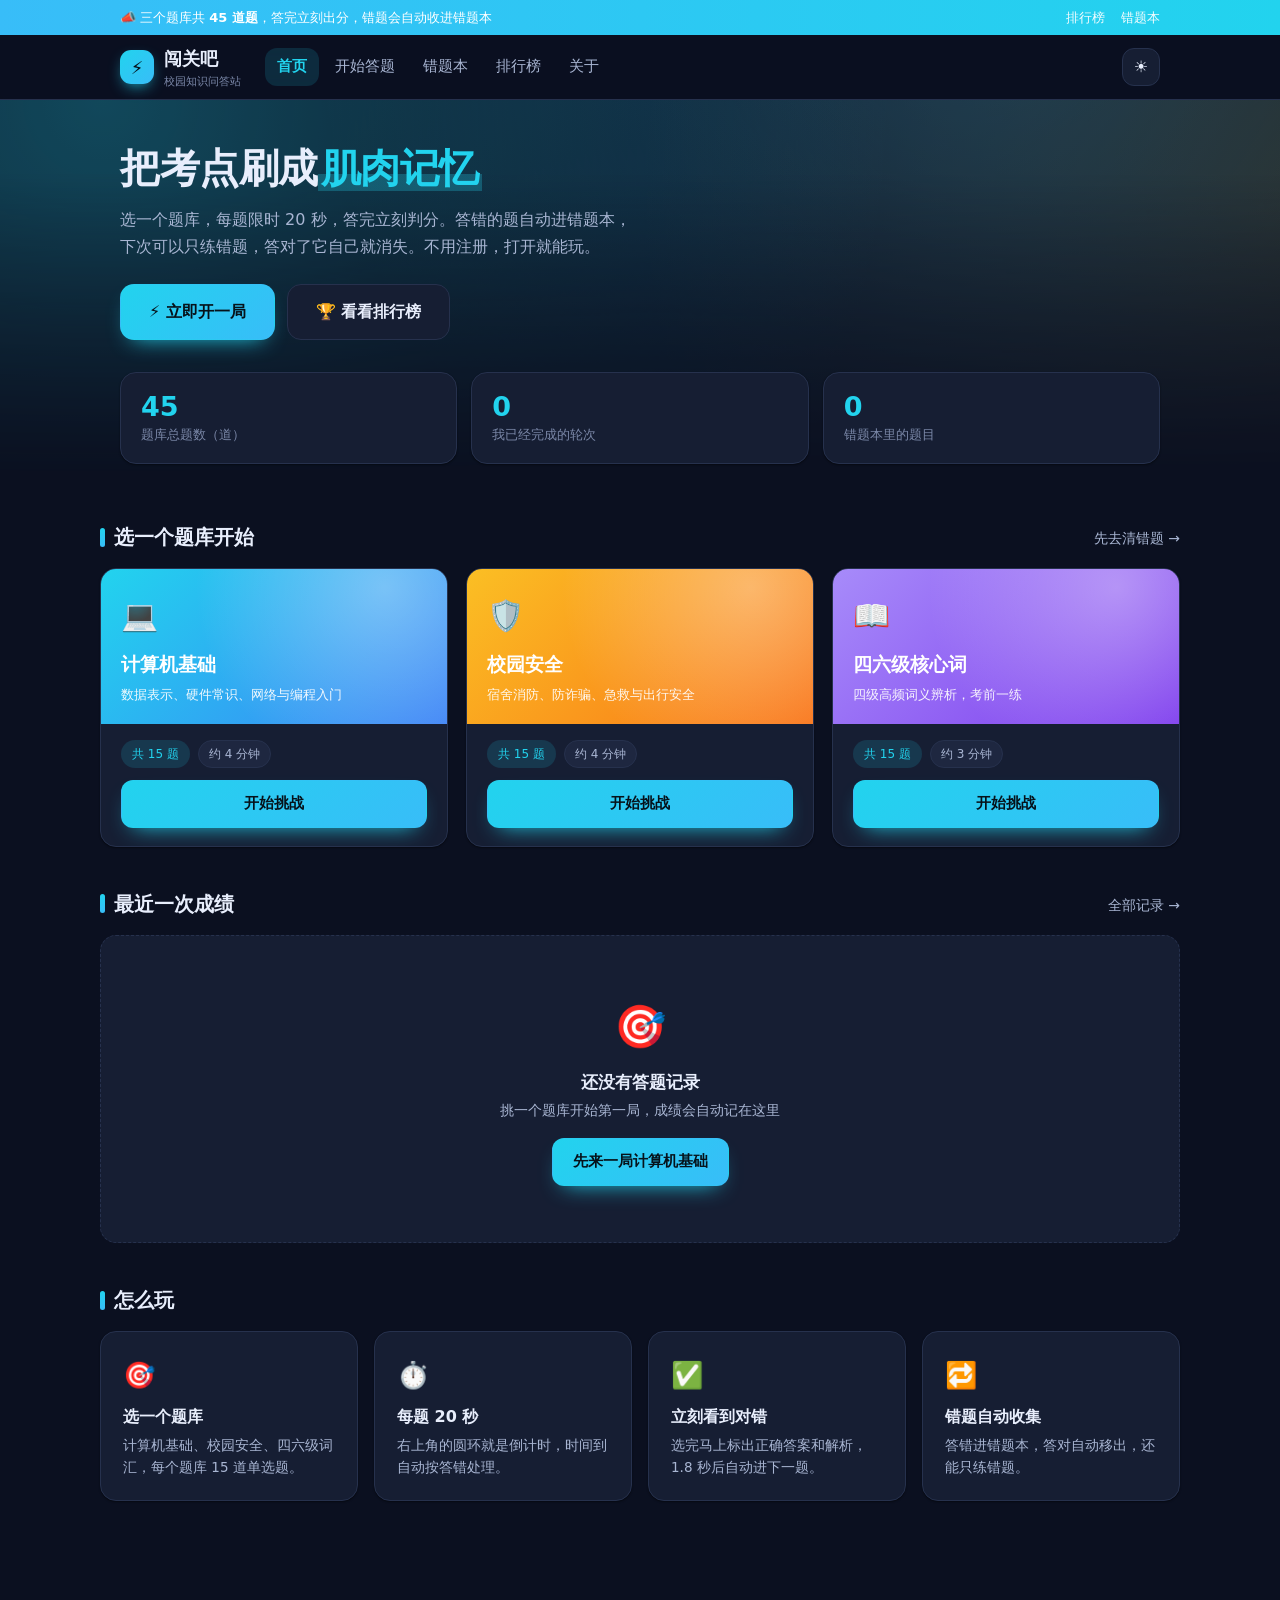
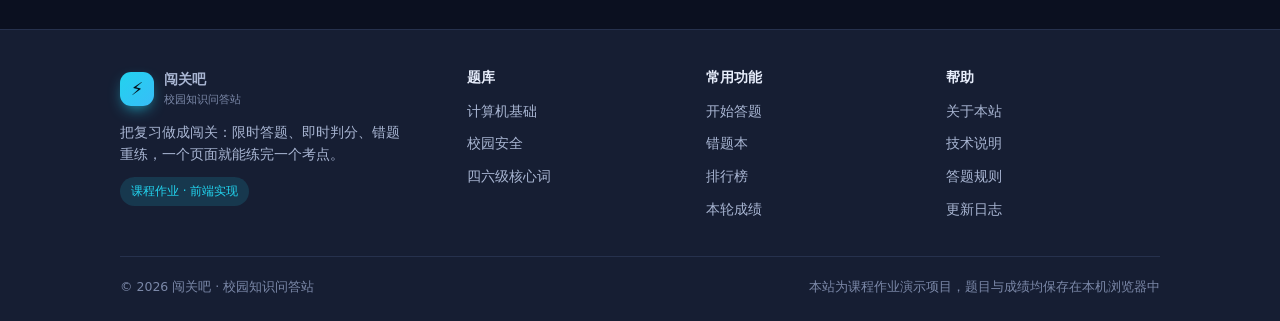
==== index.html @ ec2f0874 "初始提交：闯关吧 · 校园知识问答站 纯前端限时答题闯关站点，原生 HTML5 + CSS3 + ES6，零依赖零构建。  - 6 个页面：首页 / 答题页 / 结果页 / 错题本 / 排行榜 / 关" ====
<!DOCTYPE html>
<html lang="zh-CN" data-theme="dark">
<head>
  <meta charset="UTF-8">
  <meta name="viewport" content="width=device-width, initial-scale=1">
  <title>闯关吧 · 校园知识问答站</title>
  <meta name="description" content="三个题库共 45 道题，答完立刻出分，错题自动收进错题本，还能只练错题。打开就能玩，不需要注册。">
  <link rel="icon" href="data:image/svg+xml,<svg xmlns=%22http://www.w3.org/2000/svg%22 viewBox=%220 0 100 100%22><text y=%22.9em%22 font-size=%2290%22>⚡</text></svg>">
  <link rel="stylesheet" href="css/style.css">
</head>
<body data-page="index">

  <div class="notice">
    <div class="container">
      <span>📣 三个题库共 <b>45 道题</b>，答完立刻出分，错题会自动收进错题本</span>
      <span class="notice-links">
        <a href="rank.html">排行榜</a>
        <a href="wrong.html">错题本</a>
      </span>
    </div>
  </div>

  <header class="site-header">
    <div class="container">
      <a class="brand" href="index.html">
        <span class="brand-logo">⚡</span>
        <span>闯关吧<small>校园知识问答站</small></span>
      </a>
      <nav class="main-nav">
        <a href="index.html">首页</a>
        <a href="quiz.html">开始答题</a>
        <a href="wrong.html">错题本</a>
        <a href="rank.html">排行榜</a>
        <a href="about.html">关于</a>
      </nav>
      <div class="header-actions">
        <button class="icon-btn js-theme" title="切换深浅色">☀️</button>
        <button class="icon-btn nav-toggle" title="展开菜单">☰</button>
      </div>
    </div>
  </header>

  <main>
    <section class="hero">
      <div class="container">
        <h1>把考点刷成<span class="hl">肌肉记忆</span></h1>
        <p class="lead">
          选一个题库，每题限时 20 秒，答完立刻判分。答错的题自动进错题本，
          下次可以只练错题，答对了它自己就消失。不用注册，打开就能玩。
        </p>
        <div class="hero-actions">
          <a class="btn btn-primary btn-lg" href="quiz.html?bank=cs">⚡ 立即开一局</a>
          <a class="btn btn-ghost btn-lg" href="rank.html">🏆 看看排行榜</a>
        </div>

        <div class="stat-row" style="margin-top:32px">
          <div class="stat-card" style="--i:0">
            <div class="num" id="statTotal">45</div>
            <div class="label">题库总题数（道）</div>
          </div>
          <div class="stat-card" style="--i:1">
            <div class="num" id="statRounds">0</div>
            <div class="label">我已经完成的轮次</div>
          </div>
          <div class="stat-card" style="--i:2">
            <div class="num" id="statWrong">0</div>
            <div class="label">错题本里的题目</div>
          </div>
        </div>
      </div>
    </section>

    <div class="container page">

      <section class="section">
        <div class="section-head">
          <h2>选一个题库开始</h2>
          <a class="more" href="wrong.html">先去清错题 →</a>
        </div>
        <div class="bank-grid" id="bankGrid"></div>
      </section>

      <section class="section">
        <div class="section-head">
          <h2>最近一次成绩</h2>
          <a class="more" href="rank.html">全部记录 →</a>
        </div>
        <div id="lastBox"></div>
      </section>

      <section class="section">
        <div class="section-head"><h2>怎么玩</h2></div>
        <div class="step-grid">
          <div class="panel">
            <div style="font-size:26px">🎯</div>
            <h3 style="font-size:16px;margin:10px 0 6px">选一个题库</h3>
            <p class="sub" style="font-size:13.5px">计算机基础、校园安全、四六级词汇，每个题库 15 道单选题。</p>
          </div>
          <div class="panel">
            <div style="font-size:26px">⏱️</div>
            <h3 style="font-size:16px;margin:10px 0 6px">每题 20 秒</h3>
            <p class="sub" style="font-size:13.5px">右上角的圆环就是倒计时，时间到自动按答错处理。</p>
          </div>
          <div class="panel">
            <div style="font-size:26px">✅</div>
            <h3 style="font-size:16px;margin:10px 0 6px">立刻看到对错</h3>
            <p class="sub" style="font-size:13.5px">选完马上标出正确答案和解析，1.8 秒后自动进下一题。</p>
          </div>
          <div class="panel">
            <div style="font-size:26px">🔁</div>
            <h3 style="font-size:16px;margin:10px 0 6px">错题自动收集</h3>
            <p class="sub" style="font-size:13.5px">答错进错题本，答对自动移出，还能只练错题。</p>
          </div>
        </div>
      </section>
    </div>
  </main>

  <footer class="site-footer">
    <div class="container">
      <div class="footer-grid">
        <div class="footer-about">
          <a class="brand" href="index.html">
            <span class="brand-logo">⚡</span>
            <span>闯关吧<small>校园知识问答站</small></span>
          </a>
          <p>把复习做成闯关：限时答题、即时判分、错题重练，一个页面就能练完一个考点。</p>
          <span class="badge badge-brand">课程作业 · 前端实现</span>
        </div>
        <div>
          <h4>题库</h4>
          <ul>
            <li><a href="quiz.html?bank=cs">计算机基础</a></li>
            <li><a href="quiz.html?bank=safety">校园安全</a></li>
            <li><a href="quiz.html?bank=cet">四六级核心词</a></li>
          </ul>
        </div>
        <div>
          <h4>常用功能</h4>
          <ul>
            <li><a href="quiz.html?bank=cs">开始答题</a></li>
            <li><a href="wrong.html">错题本</a></li>
            <li><a href="rank.html">排行榜</a></li>
            <li><a href="result.html">本轮成绩</a></li>
          </ul>
        </div>
        <div>
          <h4>帮助</h4>
          <ul>
            <li><a href="about.html">关于本站</a></li>
            <li><a href="about.html#tech">技术说明</a></li>
            <li><a href="about.html#rules">答题规则</a></li>
            <li><a href="about.html#log">更新日志</a></li>
          </ul>
        </div>
      </div>
      <div class="footer-bottom">
        <span>© <span class="js-year">2026</span> 闯关吧 · 校园知识问答站</span>
        <span>本站为课程作业演示项目，题目与成绩均保存在本机浏览器中</span>
      </div>
    </div>
  </footer>

  <script src="js/data.js"></script>
  <script src="js/app.js"></script>
</body>
</html>
---- css/style.css ----
/* ==========================================================
   闯关吧 · 校园知识问答站   公共样式表
   文件：css/style.css
   目录：
   01 设计变量 / 深浅主题    02 基础重置
   03 布局容器 / 通用组件    04 顶部公告条
   05 头部导航              06 按钮 / 标签
   07 首页 Hero / 统计       08 题库卡片
   09 答题页：进度 / 倒计时   10 答题页：题干与选项
   11 结果页                12 错题本
   13 排行榜                14 关于页
   15 弹窗 / 轻提示 / 返回顶部 16 页脚
   17 响应式                18 动画
   ========================================================== */

/* ---------- 01 设计变量 / 深浅主题 ---------- */
/* 默认是浅色变量，深色主题在 html[data-theme="dark"] 里整体覆盖。
   本站默认使用深色（游戏感的来源），用户点右上角图标可切回浅色。 */
:root {
  --brand: #0891b2;
  --brand-2: #2563eb;
  --brand-soft: #e0f7fb;
  --accent: #d97706;
  --accent-soft: #fef3c7;
  --ok: #059669;
  --ok-soft: #d1fae5;
  --bad: #e11d48;
  --bad-soft: #ffe4e6;

  --bg: #f4f6fb;
  --surface: #ffffff;
  --surface-2: #eef2f9;
  --text: #101828;
  --text-2: #475467;
  --muted: #98a2b3;
  --border: #e4e9f2;

  --radius: 16px;
  --radius-sm: 12px;
  --radius-pill: 999px;
  --shadow-1: 0 1px 2px rgba(16, 24, 40, .06), 0 1px 3px rgba(16, 24, 40, .04);
  --shadow-2: 0 16px 34px -14px rgba(16, 24, 40, .28);
  --max: 1080px;

  --glow: .5;
  --ease: cubic-bezier(.22, .61, .36, 1);

  /* 题库封面渐变 */
  --bank-cs: linear-gradient(135deg, #22d3ee, #3b82f6);
  --bank-safety: linear-gradient(135deg, #fbbf24, #f97316);
  --bank-cet: linear-gradient(135deg, #a78bfa, #7c3aed);
}

html[data-theme="dark"] {
  --brand: #22d3ee;
  --brand-2: #38bdf8;
  --brand-soft: rgba(34, 211, 238, .14);
  --accent: #fbbf24;
  --accent-soft: rgba(251, 191, 36, .16);
  --ok: #34d399;
  --ok-soft: rgba(52, 211, 153, .16);
  --bad: #fb7185;
  --bad-soft: rgba(251, 113, 133, .16);

  --bg: #0b1020;
  --surface: #161e33;
  --surface-2: #1e2740;
  --text: #e8eefc;
  --text-2: #a9b6d3;
  --muted: #7b88a8;
  --border: #26314d;

  --shadow-1: 0 1px 2px rgba(0, 0, 0, .45);
  --shadow-2: 0 18px 40px -18px rgba(0, 0, 0, .8);
  --glow: .8;
}

/* ---------- 02 基础重置 ---------- */
* { box-sizing: border-box; }

html { -webkit-text-size-adjust: 100%; }

body {
  margin: 0;
  min-height: 100vh;
  background: var(--bg);
  color: var(--text);
  font-family: "PingFang SC", "Microsoft YaHei", "Hiragino Sans GB",
               "Segoe UI", system-ui, -apple-system, sans-serif;
  font-size: 15px;
  line-height: 1.65;
  transition: background-color .3s var(--ease), color .3s var(--ease);
}

img { max-width: 100%; display: block; }
a { color: inherit; text-decoration: none; }
h1, h2, h3, h4 { margin: 0; line-height: 1.3; font-weight: 700; }
p { margin: 0; }
ul { margin: 0; padding: 0; list-style: none; }
button, input, select, textarea { font: inherit; color: inherit; }
button { cursor: pointer; border: none; background: none; }

:focus-visible { outline: 2px solid var(--brand); outline-offset: 2px; border-radius: 6px; }
::selection { background: var(--brand); color: #06121a; }

/* ---------- 03 布局容器 / 通用组件 ---------- */
.container {
  width: 100%;
  max-width: var(--max);
  margin: 0 auto;
  padding: 0 20px;
}

.page { padding: 26px 0 60px; }

.section { margin-bottom: 44px; }

.section-head {
  display: flex;
  align-items: flex-end;
  justify-content: space-between;
  gap: 16px;
  margin-bottom: 18px;
}

.section-head h2 {
  font-size: 20px;
  display: flex;
  align-items: center;
  gap: 9px;
}

.section-head h2::before {
  content: "";
  width: 5px;
  height: 19px;
  border-radius: 3px;
  background: linear-gradient(180deg, var(--brand), var(--brand-2));
}

.section-head .more { font-size: 14px; color: var(--text-2); transition: color .2s; }
.section-head .more:hover { color: var(--brand); }

.sub { color: var(--text-2); font-size: 14px; }
.muted { color: var(--muted); }

.panel {
  background: var(--surface);
  border: 1px solid var(--border);
  border-radius: var(--radius);
  box-shadow: var(--shadow-1);
  padding: 22px;
}

/* 面包屑 */
.breadcrumb {
  display: flex;
  flex-wrap: wrap;
  align-items: center;
  gap: 6px;
  font-size: 13.5px;
  color: var(--text-2);
  margin-bottom: 16px;
}
.breadcrumb a:hover { color: var(--brand); }
.breadcrumb .sep { color: var(--muted); }
.breadcrumb .current { color: var(--text); font-weight: 600; }

.page-head { margin-bottom: 20px; }
.page-head h1 { font-size: 26px; margin-bottom: 6px; }

/* 空状态 */
.empty {
  padding: 56px 20px;
  text-align: center;
  background: var(--surface);
  border: 1px dashed var(--border);
  border-radius: var(--radius);
  color: var(--text-2);
}
.empty .emoji { font-size: 42px; display: block; margin-bottom: 10px; }
.empty h3 { font-size: 17px; margin-bottom: 6px; color: var(--text); }
.empty p { margin-bottom: 16px; font-size: 14px; }

/* ---------- 04 顶部公告条 ---------- */
.notice {
  background: linear-gradient(90deg, var(--brand-2), var(--brand));
  color: #fff;
  font-size: 13px;
  position: relative;
  z-index: 60;
}

.notice .container {
  display: flex;
  align-items: center;
  justify-content: space-between;
  gap: 12px;
  padding-top: 7px;
  padding-bottom: 7px;
}

.notice b { font-weight: 700; }
.notice .notice-links { display: flex; gap: 16px; opacity: .94; }
.notice .notice-links a:hover { text-decoration: underline; }

/* ---------- 05 头部导航 ---------- */
.site-header {
  position: sticky;
  top: 0;
  z-index: 50;
  background: color-mix(in srgb, var(--bg) 86%, transparent);
  backdrop-filter: saturate(1.5) blur(12px);
  border-bottom: 1px solid var(--border);
}

.site-header .container {
  display: flex;
  align-items: center;
  gap: 20px;
  height: 64px;
}

.brand {
  display: flex;
  align-items: center;
  gap: 10px;
  font-size: 18px;
  font-weight: 800;
  white-space: nowrap;
}

.brand-logo {
  width: 34px;
  height: 34px;
  display: grid;
  place-items: center;
  border-radius: 11px;
  background: linear-gradient(135deg, var(--brand), var(--brand-2));
  color: #06121a;
  font-size: 18px;
  box-shadow: 0 6px 16px -6px var(--brand);
}

.brand small {
  display: block;
  font-size: 11px;
  font-weight: 500;
  color: var(--muted);
}

.main-nav { display: flex; align-items: center; gap: 4px; margin-left: 4px; }

.main-nav a {
  padding: 7px 12px;
  border-radius: var(--radius-sm);
  font-size: 14.5px;
  color: var(--text-2);
  transition: background-color .2s, color .2s;
}

.main-nav a:hover { color: var(--text); background: var(--surface-2); }
.main-nav a.active { color: var(--brand); background: var(--brand-soft); font-weight: 600; }

.header-actions { display: flex; align-items: center; gap: 8px; margin-left: auto; }

.icon-btn {
  width: 38px;
  height: 38px;
  display: grid;
  place-items: center;
  border-radius: var(--radius-sm);
  border: 1px solid var(--border);
  background: var(--surface);
  font-size: 16px;
  transition: transform .15s var(--ease), border-color .2s, background-color .2s;
}
.icon-btn:hover { border-color: var(--brand); background: var(--brand-soft); }
.icon-btn:active { transform: scale(.94); }

.nav-toggle { display: none; }

/* ---------- 06 按钮 / 标签 ---------- */
.btn {
  display: inline-flex;
  align-items: center;
  justify-content: center;
  gap: 8px;
  padding: 11px 20px;
  border-radius: var(--radius-sm);
  font-size: 14.5px;
  font-weight: 600;
  border: 1px solid transparent;
  transition: transform .15s var(--ease), background-color .2s,
              border-color .2s, color .2s, box-shadow .2s;
}

.btn:active { transform: translateY(1px) scale(.99); }

.btn-primary {
  background: linear-gradient(135deg, var(--brand), var(--brand-2));
  color: #06121a;
  box-shadow: 0 10px 22px -12px var(--brand);
}
.btn-primary:hover { filter: brightness(1.06); }

.btn-ghost { background: var(--surface); border-color: var(--border); color: var(--text); }
.btn-ghost:hover { border-color: var(--brand); color: var(--brand); }

.btn-soft { background: var(--brand-soft); color: var(--brand); }
.btn-soft:hover { background: var(--brand); color: #06121a; }

.btn-danger { background: var(--bad-soft); color: var(--bad); }
.btn-danger:hover { background: var(--bad); color: #fff; }

.btn-lg { padding: 14px 28px; font-size: 16px; border-radius: 14px; }
.btn-sm { padding: 7px 14px; font-size: 13.5px; }
.btn-block { width: 100%; }

.badge {
  display: inline-flex;
  align-items: center;
  gap: 4px;
  padding: 3px 10px;
  border-radius: var(--radius-pill);
  font-size: 12px;
  line-height: 1.7;
  background: var(--surface-2);
  color: var(--text-2);
  border: 1px solid var(--border);
}

.badge-brand { background: var(--brand-soft); color: var(--brand); border-color: transparent; }
.badge-accent { background: var(--accent-soft); color: var(--accent); border-color: transparent; }
.badge-ok { background: var(--ok-soft); color: var(--ok); border-color: transparent; }
.badge-bad { background: var(--bad-soft); color: var(--bad); border-color: transparent; }

/* ---------- 07 首页 Hero / 统计 ---------- */
.hero {
  position: relative;
  padding: 44px 0 34px;
  overflow: hidden;
}

.hero::before {
  content: "";
  position: absolute;
  left: -10%;
  right: -10%;
  top: -180px;
  height: 560px;
  background:
    radial-gradient(circle at 15% 32%, color-mix(in srgb, var(--brand) 36%, transparent), transparent 58%),
    radial-gradient(circle at 72% 12%, color-mix(in srgb, var(--brand-2) 30%, transparent), transparent 55%),
    radial-gradient(circle at 94% 48%, color-mix(in srgb, var(--accent) 16%, transparent), transparent 46%);
  opacity: var(--glow);
  pointer-events: none;
  /* 底部用蒙版淡出，否则光晕会在 hero 的下边界被切成一条硬边 */
  -webkit-mask-image: linear-gradient(180deg, #000 45%, transparent 100%);
  mask-image: linear-gradient(180deg, #000 45%, transparent 100%);
}

.hero > .container { position: relative; }

.hero h1 {
  font-size: 40px;
  line-height: 1.22;
  letter-spacing: -.5px;
  margin-bottom: 14px;
  max-width: 20ch;
}

.hero h1 .hl {
  color: var(--brand);
  background: linear-gradient(transparent 64%, color-mix(in srgb, var(--brand) 26%, transparent) 0);
  padding: 0 3px;
}

.hero .lead {
  font-size: 16px;
  color: var(--text-2);
  max-width: 52ch;
  margin-bottom: 24px;
}

.hero-actions { display: flex; flex-wrap: wrap; gap: 12px; }

/* 统计卡片 */
.stat-row {
  display: grid;
  grid-template-columns: repeat(3, 1fr);
  gap: 14px;
}

.stat-card {
  padding: 18px 20px;
  background: var(--surface);
  border: 1px solid var(--border);
  border-radius: var(--radius);
  box-shadow: var(--shadow-1);
}

.stat-card .num {
  font-size: 27px;
  font-weight: 800;
  color: var(--brand);
  font-variant-numeric: tabular-nums;
  line-height: 1.2;
}

.stat-card .num i { font-style: normal; font-size: 14px; margin-left: 2px; }
.stat-card .label { font-size: 13px; color: var(--muted); }

/* ---------- 08 题库卡片 ---------- */
.bank-grid {
  display: grid;
  grid-template-columns: repeat(auto-fill, minmax(272px, 1fr));
  gap: 18px;
}

/* 首页"怎么玩"的四张说明卡：用 auto-fit 让四张正好排成一行 */
.step-grid {
  display: grid;
  grid-template-columns: repeat(auto-fit, minmax(206px, 1fr));
  gap: 16px;
}

.bank-card {
  position: relative;
  display: flex;
  flex-direction: column;
  background: var(--surface);
  border: 1px solid var(--border);
  border-radius: var(--radius);
  overflow: hidden;
  box-shadow: var(--shadow-1);
  transition: transform .22s var(--ease), box-shadow .22s, border-color .22s;
}

.bank-card:hover { transform: translateY(-5px); box-shadow: var(--shadow-2); }

.bank-card .top {
  position: relative;
  padding: 22px 20px 18px;
  color: #fff;
  background: var(--bank-cs);
}

.bank-card .top::after {
  content: "";
  position: absolute;
  inset: 0;
  background: radial-gradient(circle at 82% 12%, rgba(255, 255, 255, .35), transparent 60%);
}

.bank-card .top > * { position: relative; }
.bank-cs .top { background: var(--bank-cs); }
.bank-safety .top { background: var(--bank-safety); }
.bank-cet .top { background: var(--bank-cet); }

.bank-card .emoji { font-size: 30px; display: block; margin-bottom: 8px; }
.bank-card .name { font-size: 19px; font-weight: 800; }
.bank-card .desc { font-size: 13px; opacity: .92; margin-top: 4px; }

.bank-card .body { padding: 16px 20px 18px; display: flex; flex-direction: column; gap: 12px; flex: 1; }
.bank-card .meta { display: flex; flex-wrap: wrap; gap: 8px; }
.bank-card .foot { margin-top: auto; display: flex; gap: 10px; }
.bank-card .foot .btn { flex: 1; }

.card-link { position: absolute; inset: 0; z-index: 1; }
.bank-card .btn { position: relative; z-index: 2; }

/* ---------- 09 答题页：进度 / 倒计时 ---------- */
.quiz-bar {
  display: flex;
  align-items: center;
  gap: 16px;
  padding: 16px 20px;
  background: var(--surface);
  border: 1px solid var(--border);
  border-radius: var(--radius);
  box-shadow: var(--shadow-1);
  margin-bottom: 20px;
}

.quiz-bar .counter { font-size: 13.5px; color: var(--text-2); white-space: nowrap; }
.quiz-bar .counter b { color: var(--brand); font-size: 17px; }

.progress {
  flex: 1;
  height: 9px;
  background: var(--surface-2);
  border-radius: var(--radius-pill);
  overflow: hidden;
}

.progress > i {
  display: block;
  height: 100%;
  border-radius: var(--radius-pill);
  background: linear-gradient(90deg, var(--brand), var(--brand-2));
  transition: width .35s var(--ease);
}

/* 倒计时圆环 */
.timer { position: relative; width: 62px; height: 62px; flex: none; }
.timer svg { transform: rotate(-90deg); display: block; }
.timer .ring-bg { fill: none; stroke: var(--border); stroke-width: 6; }
.timer .ring-fg {
  fill: none;
  stroke: var(--brand);
  stroke-width: 6;
  stroke-linecap: round;
  transition: stroke-dashoffset .12s linear, stroke .3s;
}
.timer.low .ring-fg { stroke: var(--bad); }
.timer.low .num { color: var(--bad); }
.timer .num {
  position: absolute;
  inset: 0;
  display: grid;
  place-items: center;
  font-size: 18px;
  font-weight: 800;
  font-variant-numeric: tabular-nums;
}

/* ---------- 10 答题页：题干与选项 ---------- */
.question-card {
  background: var(--surface);
  border: 1px solid var(--border);
  border-radius: var(--radius);
  box-shadow: var(--shadow-1);
  padding: 28px;
}

.question-card .tag-row { display: flex; flex-wrap: wrap; gap: 8px; margin-bottom: 14px; }

.question-text {
  font-size: 20px;
  font-weight: 700;
  line-height: 1.55;
  margin-bottom: 22px;
}

.options { display: flex; flex-direction: column; gap: 12px; }

.option {
  display: flex;
  align-items: center;
  gap: 14px;
  width: 100%;
  padding: 15px 18px;
  border-radius: 14px;
  border: 2px solid var(--border);
  background: var(--surface);
  text-align: left;
  font-size: 15.5px;
  color: var(--text);
  transition: border-color .2s, background-color .2s, transform .15s var(--ease);
}

.option .letter {
  flex: none;
  width: 32px;
  height: 32px;
  display: grid;
  place-items: center;
  border-radius: 10px;
  background: var(--surface-2);
  font-weight: 800;
  font-size: 14px;
  transition: background-color .2s, color .2s;
}

.option:hover:not(:disabled) { border-color: var(--brand); transform: translateX(4px); }
.option:disabled { cursor: default; }

.option .mark { margin-left: auto; font-size: 17px; font-weight: 800; }

.option.correct {
  border-color: var(--ok);
  background: color-mix(in srgb, var(--ok) 13%, var(--surface));
}
.option.correct .letter { background: var(--ok); color: #06281f; }
.option.correct .mark { color: var(--ok); }

.option.wrong {
  border-color: var(--bad);
  background: color-mix(in srgb, var(--bad) 13%, var(--surface));
}
.option.wrong .letter { background: var(--bad); color: #2b0713; }
.option.wrong .mark { color: var(--bad); }

.option.dim { opacity: .55; }

/* 解析区 */
.explain {
  margin-top: 20px;
  padding: 16px 18px;
  border-radius: var(--radius-sm);
  background: var(--surface-2);
  border-left: 4px solid var(--brand);
  animation: fadeUp .3s var(--ease);
}
.explain .head { font-weight: 700; margin-bottom: 6px; display: flex; align-items: center; gap: 8px; }
.explain p { color: var(--text-2); font-size: 14.5px; }

.answer-foot {
  display: flex;
  align-items: center;
  justify-content: space-between;
  gap: 14px;
  margin-top: 22px;
  flex-wrap: wrap;
}

/* ---------- 11 结果页 ---------- */
.result-hero {
  display: grid;
  grid-template-columns: auto 1fr;
  gap: 30px;
  align-items: center;
  padding: 30px;
  background: var(--surface);
  border: 1px solid var(--border);
  border-radius: var(--radius);
  box-shadow: var(--shadow-1);
  margin-bottom: 22px;
}

.score-ring { position: relative; width: 168px; height: 168px; flex: none; }
.score-ring svg { transform: rotate(-90deg); display: block; }
.score-ring .ring-bg { fill: none; stroke: var(--surface-2); stroke-width: 12; }
.score-ring .ring-fg {
  fill: none;
  stroke: var(--brand);
  stroke-width: 12;
  stroke-linecap: round;
  transition: stroke-dashoffset .9s var(--ease), stroke .4s;
}
.score-ring .inner {
  position: absolute;
  inset: 0;
  display: grid;
  place-content: center;
  text-align: center;
}
.score-ring .score {
  font-size: 42px;
  font-weight: 800;
  line-height: 1;
  font-variant-numeric: tabular-nums;
}
.score-ring .unit { font-size: 13px; color: var(--muted); margin-top: 4px; }

.result-info h1 { font-size: 28px; margin-bottom: 8px; }
.result-info .grade-badge {
  display: inline-flex;
  align-items: center;
  gap: 8px;
  padding: 6px 14px;
  border-radius: var(--radius-pill);
  font-weight: 700;
  font-size: 14px;
  margin-bottom: 14px;
}
.grade-a { background: var(--ok-soft); color: var(--ok); }
.grade-b { background: var(--brand-soft); color: var(--brand); }
.grade-c { background: var(--accent-soft); color: var(--accent); }
.grade-d { background: var(--bad-soft); color: var(--bad); }

.result-facts { display: flex; flex-wrap: wrap; gap: 22px; }
.result-facts .fact .v { font-size: 20px; font-weight: 800; font-variant-numeric: tabular-nums; }
.result-facts .fact .k { font-size: 12.5px; color: var(--muted); }
.result-actions { display: flex; flex-wrap: wrap; gap: 12px; margin-top: 22px; }

/* 错题列表（结果页与错题本共用） */
.q-list { display: flex; flex-direction: column; gap: 14px; }

.q-item {
  background: var(--surface);
  border: 1px solid var(--border);
  border-radius: var(--radius);
  box-shadow: var(--shadow-1);
  padding: 18px 20px;
}

.q-item .q-head { display: flex; align-items: flex-start; gap: 10px; margin-bottom: 12px; }
.q-item .q-text { font-weight: 700; font-size: 16px; line-height: 1.55; }
.q-item .q-opts { display: flex; flex-direction: column; gap: 7px; margin-bottom: 12px; }
.q-item .q-opt {
  display: flex;
  align-items: center;
  gap: 9px;
  font-size: 14.5px;
  color: var(--text-2);
  padding: 6px 10px;
  border-radius: 9px;
}
.q-item .q-opt.is-ok { background: var(--ok-soft); color: var(--ok); font-weight: 600; }
.q-item .q-opt.is-bad { background: var(--bad-soft); color: var(--bad); font-weight: 600; }
.q-item .q-explain {
  font-size: 14px;
  color: var(--text-2);
  background: var(--surface-2);
  border-radius: var(--radius-sm);
  padding: 12px 14px;
}
.q-item .q-foot { display: flex; justify-content: flex-end; gap: 10px; margin-top: 13px; }

/* ---------- 12 错题本 ---------- */
.chips { display: flex; flex-wrap: wrap; gap: 8px; margin-bottom: 18px; }

.chip {
  padding: 7px 15px;
  border-radius: var(--radius-pill);
  border: 1px solid var(--border);
  background: var(--surface);
  font-size: 14px;
  color: var(--text-2);
  transition: all .2s var(--ease);
}
.chip:hover { border-color: var(--brand); color: var(--brand); }
.chip.active {
  background: linear-gradient(135deg, var(--brand), var(--brand-2));
  border-color: transparent;
  color: #06121a;
  font-weight: 700;
}

/* ---------- 13 排行榜 ---------- */
.rank-list { display: flex; flex-direction: column; gap: 12px; }

.rank-item {
  display: grid;
  grid-template-columns: 46px 1fr auto;
  align-items: center;
  gap: 16px;
  padding: 14px 18px;
  background: var(--surface);
  border: 1px solid var(--border);
  border-radius: var(--radius);
  box-shadow: var(--shadow-1);
}

.rank-item .no {
  width: 40px;
  height: 40px;
  display: grid;
  place-items: center;
  border-radius: 12px;
  background: var(--surface-2);
  font-weight: 800;
  color: var(--text-2);
}
.rank-item .no.top1 { background: linear-gradient(135deg, #fbbf24, #f59e0b); color: #3a2503; }
.rank-item .no.top2 { background: linear-gradient(135deg, #cbd5e1, #94a3b8); color: #1f2933; }
.rank-item .no.top3 { background: linear-gradient(135deg, #fdba74, #ea580c); color: #3a1a03; }

.rank-item .info .title { font-weight: 700; margin-bottom: 5px; }
.rank-item .info .bar {
  height: 7px;
  border-radius: var(--radius-pill);
  background: var(--surface-2);
  overflow: hidden;
  max-width: 340px;
}
.rank-item .info .bar > i {
  display: block;
  height: 100%;
  border-radius: var(--radius-pill);
  background: linear-gradient(90deg, var(--brand), var(--brand-2));
}
.rank-item .info .meta { font-size: 12.5px; color: var(--muted); margin-top: 6px; }
.rank-item .score { font-size: 24px; font-weight: 800; color: var(--brand); font-variant-numeric: tabular-nums; }
.rank-item .score small { font-size: 12px; color: var(--muted); font-weight: 500; }

.toolbar {
  display: flex;
  flex-wrap: wrap;
  align-items: center;
  gap: 12px;
  margin-bottom: 16px;
}

.select {
  padding: 9px 12px;
  border: 1px solid var(--border);
  border-radius: var(--radius-sm);
  background: var(--surface);
  font-size: 14px;
  outline: none;
  cursor: pointer;
}
.select:focus { border-color: var(--brand); }

.toolbar .spacer { margin-left: auto; }

/* ---------- 14 关于页 ---------- */
.prose { max-width: 100%; }
.prose p { color: var(--text-2); margin-bottom: 14px; line-height: 1.85; }
.prose p b { color: var(--text); }
.prose code {
  font-family: "Cascadia Mono", Consolas, "Courier New", monospace;
  font-size: .92em;
  background: var(--surface-2);
  border-radius: 6px;
  padding: 1px 6px;
}

.map-table { width: 100%; border-collapse: collapse; font-size: 14.5px; }
.map-table th, .map-table td { padding: 12px 14px; text-align: left; border-bottom: 1px solid var(--border); }
.map-table th { color: var(--text-2); font-weight: 600; font-size: 13.5px; }
.map-table td:first-child { font-weight: 700; white-space: nowrap; }
.map-table tr:last-child td { border-bottom: none; }

/* ---------- 15 弹窗 / 轻提示 / 返回顶部 ---------- */
.modal-mask {
  position: fixed;
  inset: 0;
  z-index: 200;
  display: none;
  place-items: center;
  padding: 20px;
  background: rgba(6, 10, 24, .58);
  backdrop-filter: blur(3px);
}
.modal-mask.show { display: grid; animation: fadeIn .2s var(--ease); }

.modal {
  width: 100%;
  max-width: 400px;
  background: var(--surface);
  border: 1px solid var(--border);
  border-radius: 18px;
  padding: 24px;
  box-shadow: var(--shadow-2);
  animation: popIn .26s var(--ease);
}
.modal h3 { font-size: 18px; margin-bottom: 6px; }
.modal .modal-sub { font-size: 13.5px; color: var(--muted); margin-bottom: 18px; }
.modal-actions { display: flex; gap: 10px; justify-content: flex-end; margin-top: 20px; }

.toast {
  position: fixed;
  left: 50%;
  bottom: 34px;
  z-index: 300;
  transform: translate(-50%, 24px);
  padding: 11px 20px;
  border-radius: var(--radius-pill);
  background: var(--text);
  color: var(--bg);
  font-size: 14px;
  font-weight: 600;
  box-shadow: var(--shadow-2);
  opacity: 0;
  pointer-events: none;
  transition: opacity .25s, transform .3s var(--ease);
}
.toast.show { opacity: 1; transform: translate(-50%, 0); }

.to-top {
  position: fixed;
  right: 24px;
  bottom: 26px;
  z-index: 60;
  width: 44px;
  height: 44px;
  display: grid;
  place-items: center;
  border-radius: 50%;
  background: var(--surface);
  border: 1px solid var(--border);
  box-shadow: var(--shadow-2);
  font-size: 18px;
  opacity: 0;
  transform: translateY(12px);
  pointer-events: none;
  transition: opacity .25s, transform .25s var(--ease), border-color .2s;
}
.to-top.show { opacity: 1; transform: none; pointer-events: auto; }
.to-top:hover { border-color: var(--brand); color: var(--brand); }

/* ---------- 16 页脚 ---------- */
.site-footer {
  background: var(--surface);
  border-top: 1px solid var(--border);
  padding: 38px 0 24px;
  margin-top: 24px;
}

.footer-grid {
  display: grid;
  grid-template-columns: 1.5fr 1fr 1fr 1fr;
  gap: 26px;
  margin-bottom: 26px;
}
.footer-grid h4 { font-size: 14px; margin-bottom: 12px; }
.footer-grid li { margin-bottom: 8px; }
.footer-grid a { font-size: 13.5px; color: var(--text-2); transition: color .2s; }
.footer-grid a:hover { color: var(--brand); }
.footer-about p { font-size: 13.5px; color: var(--text-2); max-width: 34ch; margin: 12px 0; }

.footer-bottom {
  display: flex;
  flex-wrap: wrap;
  gap: 8px;
  justify-content: space-between;
  padding-top: 20px;
  border-top: 1px solid var(--border);
  font-size: 12.5px;
  color: var(--muted);
}

/* ---------- 17 响应式 ---------- */
@media (max-width: 900px) {
  .hero h1 { font-size: 30px; }
  .stat-row { grid-template-columns: 1fr; }
  .result-hero { grid-template-columns: 1fr; justify-items: center; text-align: center; }
  .result-facts { justify-content: center; }
  .result-actions { justify-content: center; }
  .footer-grid { grid-template-columns: 1fr 1fr; gap: 20px; }

  .nav-toggle { display: grid; }
  .main-nav {
    position: absolute;
    top: 64px;
    left: 0;
    right: 0;
    flex-direction: column;
    align-items: stretch;
    gap: 2px;
    padding: 10px 16px 16px;
    background: var(--surface);
    border-bottom: 1px solid var(--border);
    box-shadow: var(--shadow-2);
    display: none;
  }
  .main-nav.open { display: flex; animation: fadeIn .2s var(--ease); }
  .main-nav a { padding: 11px 12px; }
}

@media (max-width: 620px) {
  body { font-size: 14.5px; }
  .container { padding: 0 15px; }
  .notice .notice-links { display: none; }
  .brand small { display: none; }
  .hero { padding-top: 28px; }
  .hero h1 { font-size: 26px; }
  .question-card { padding: 20px; }
  .question-text { font-size: 17.5px; }
  .option { font-size: 15px; padding: 13px 14px; gap: 11px; }
  .quiz-bar { padding: 12px 14px; gap: 12px; }
  .timer { width: 52px; height: 52px; }
  .timer .num { font-size: 15px; }
  .score-ring { width: 140px; height: 140px; }
  .score-ring .score { font-size: 34px; }
  .rank-item { grid-template-columns: 38px 1fr auto; gap: 12px; padding: 12px 14px; }
  .rank-item .info .bar { max-width: 100%; }
  .footer-grid { grid-template-columns: 1fr; }
  .to-top { right: 14px; bottom: 16px; }
  .result-hero { padding: 22px 18px; }
}

/* ---------- 18 动画 ---------- */
@keyframes fadeIn { from { opacity: 0; } to { opacity: 1; } }
@keyframes fadeUp { from { opacity: 0; transform: translateY(14px); } to { opacity: 1; transform: none; } }
@keyframes popIn { from { opacity: 0; transform: scale(.94) translateY(8px); } to { opacity: 1; transform: none; } }
@keyframes shake {
  0%, 100% { transform: translateX(0); }
  25% { transform: translateX(-5px); }
  75% { transform: translateX(5px); }
}

.fade-up { animation: fadeUp .45s var(--ease) backwards; }
.bank-card, .stat-card { animation: fadeUp .45s var(--ease) backwards; animation-delay: calc(var(--i, 0) * 55ms); }
.question-card.shake { animation: shake .35s var(--ease); }

@media (prefers-reduced-motion: reduce) {
  * { animation: none !important; transition: none !important; }
}
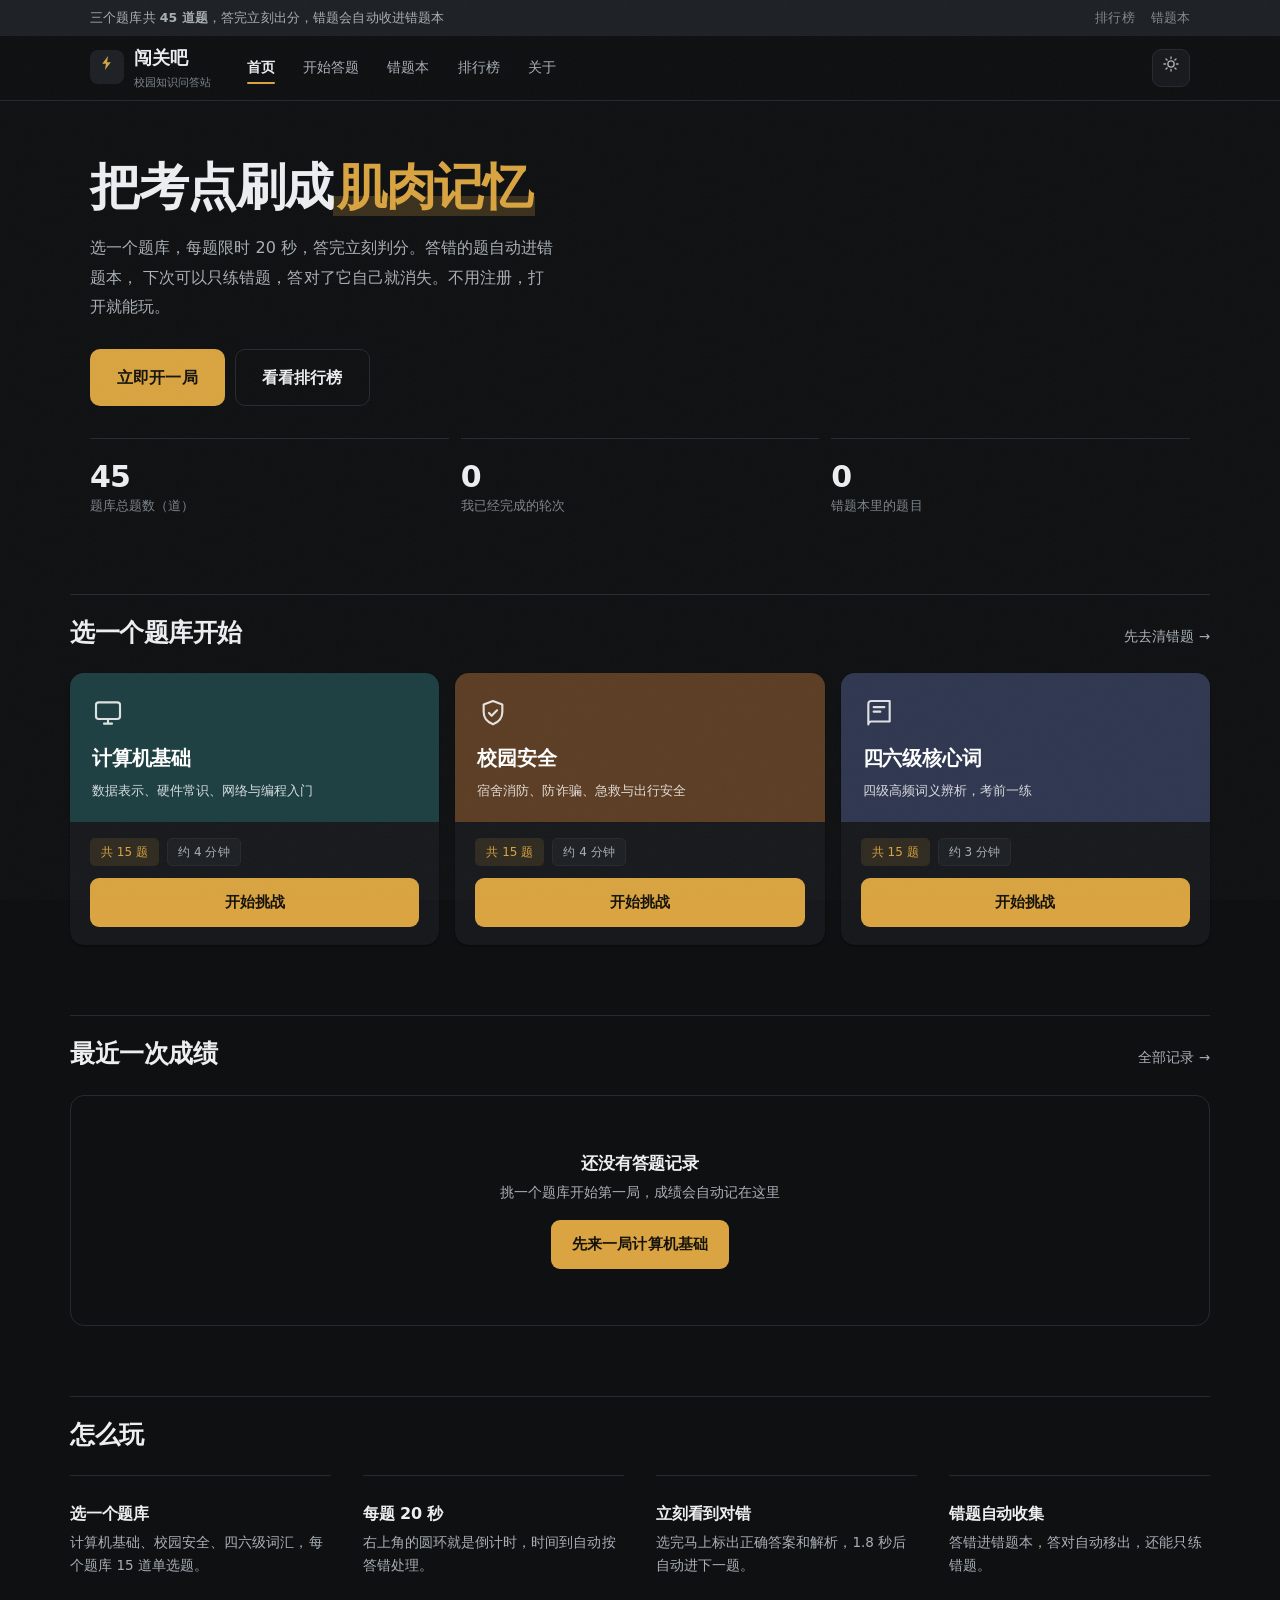
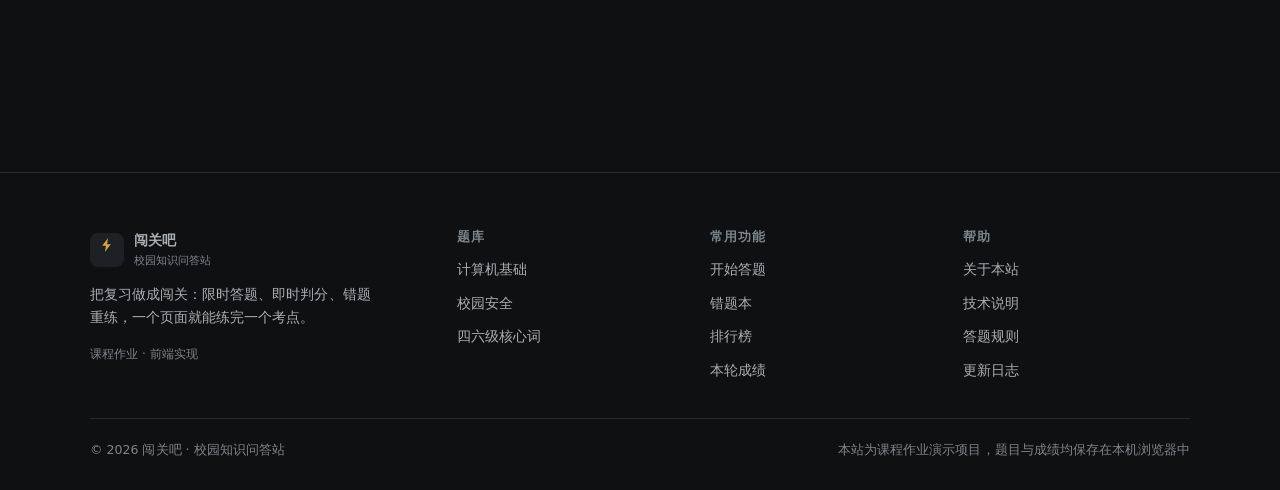
==== commit 926d6c37: "视觉升级：统一设计语言，去掉 AI 模板感 底色由偏紫深蓝换成中性近黑，强调色由三个收敛为单一低饱和金；首屏三层径向光晕移除；题库封面由高饱和渐变换成低饱和深色纸并配线性图标；主按钮去掉渐变与发光，统" ====
--- a/index.html
+++ b/index.html
@@ -5,14 +5,14 @@
   <meta name="viewport" content="width=device-width, initial-scale=1">
   <title>闯关吧 · 校园知识问答站</title>
   <meta name="description" content="三个题库共 45 道题，答完立刻出分，错题自动收进错题本，还能只练错题。打开就能玩，不需要注册。">
-  <link rel="icon" href="data:image/svg+xml,<svg xmlns=%22http://www.w3.org/2000/svg%22 viewBox=%220 0 100 100%22><text y=%22.9em%22 font-size=%2290%22>⚡</text></svg>">
+  <link rel="icon" href="data:image/svg+xml,%3Csvg xmlns='http://www.w3.org/2000/svg' viewBox='0 0 64 64'%3E%3Crect width='64' height='64' rx='14' fill='%230f1012'/%3E%3Cpath d='M36 8 18 36h10l-4 20 18-28H32z' fill='%23d9a441'/%3E%3C/svg%3E">
   <link rel="stylesheet" href="css/style.css">
 </head>
 <body data-page="index">
 
   <div class="notice">
     <div class="container">
-      <span>📣 三个题库共 <b>45 道题</b>，答完立刻出分，错题会自动收进错题本</span>
+      <span>三个题库共 <b>45 道题</b>，答完立刻出分，错题会自动收进错题本</span>
       <span class="notice-links">
         <a href="rank.html">排行榜</a>
         <a href="wrong.html">错题本</a>
@@ -49,8 +49,8 @@
           下次可以只练错题，答对了它自己就消失。不用注册，打开就能玩。
         </p>
         <div class="hero-actions">
-          <a class="btn btn-primary btn-lg" href="quiz.html?bank=cs">⚡ 立即开一局</a>
-          <a class="btn btn-ghost btn-lg" href="rank.html">🏆 看看排行榜</a>
+          <a class="btn btn-primary btn-lg" href="quiz.html?bank=cs">立即开一局</a>
+          <a class="btn btn-ghost btn-lg" href="rank.html">看看排行榜</a>
         </div>
 
         <div class="stat-row" style="margin-top:32px">
@@ -92,22 +92,18 @@
         <div class="section-head"><h2>怎么玩</h2></div>
         <div class="step-grid">
           <div class="panel">
-            <div style="font-size:26px">🎯</div>
             <h3 style="font-size:16px;margin:10px 0 6px">选一个题库</h3>
             <p class="sub" style="font-size:13.5px">计算机基础、校园安全、四六级词汇，每个题库 15 道单选题。</p>
           </div>
           <div class="panel">
-            <div style="font-size:26px">⏱️</div>
             <h3 style="font-size:16px;margin:10px 0 6px">每题 20 秒</h3>
             <p class="sub" style="font-size:13.5px">右上角的圆环就是倒计时，时间到自动按答错处理。</p>
           </div>
           <div class="panel">
-            <div style="font-size:26px">✅</div>
             <h3 style="font-size:16px;margin:10px 0 6px">立刻看到对错</h3>
             <p class="sub" style="font-size:13.5px">选完马上标出正确答案和解析，1.8 秒后自动进下一题。</p>
           </div>
           <div class="panel">
-            <div style="font-size:26px">🔁</div>
             <h3 style="font-size:16px;margin:10px 0 6px">错题自动收集</h3>
             <p class="sub" style="font-size:13.5px">答错进错题本，答对自动移出，还能只练错题。</p>
           </div>
--- a/css/style.css
+++ b/css/style.css
@@ -981,3 +981,344 @@
 @media (prefers-reduced-motion: reduce) {
   * { animation: none !important; transition: none !important; }
 }
+
+/* ==========================================================
+   19 视觉升级 · 2026-10-15
+   目标：去掉"AI 模板感"，向精品答题产品的质感靠拢。
+   约束：不改 class 名、不改 DOM 结构与 JS 逻辑，纯视觉层覆盖。
+   ========================================================== */
+
+/* ---------- 19.1 设计变量重定义 ---------- */
+:root {
+  /* 只保留一个强调色：低饱和金。答题类产品用它做"成就感" */
+  --brand: #a9741f;
+  --brand-2: #c08a2c;
+  --brand-soft: #f6efdf;
+  --accent: #a9741f;
+  --accent-soft: #f6efdf;
+  --ok: #2f8a68;
+  --ok-soft: #e6f2ec;
+  --bad: #b8493f;
+  --bad-soft: #f8e9e7;
+
+  --bg: #f3f1ec;
+  --surface: #fffdfa;
+  --surface-2: #f7f5f0;
+  --text: #15191d;
+  --text-2: #4d5760;
+  --muted: #8c959c;
+  --border: #e3ded5;
+
+  --radius: 14px;
+  --radius-sm: 9px;
+  --shadow-1: 0 1px 1px rgba(21, 25, 29, .04), 0 2px 6px -3px rgba(21, 25, 29, .10);
+  --shadow-2: 0 24px 48px -28px rgba(21, 25, 29, .34);
+  --max: 1140px;
+  --glow: 0;
+
+  /* 题库封面：低饱和深色纸，不再用高饱和渐变 */
+  --bank-cs: #1f4f52;
+  --bank-safety: #7a4f2c;
+  --bank-cet: #3f4a6b;
+}
+
+html[data-theme="dark"] {
+  --brand: #d9a441;
+  --brand-2: #c08a2c;
+  --brand-soft: rgba(217, 164, 65, .13);
+  --accent: #d9a441;
+  --accent-soft: rgba(217, 164, 65, .13);
+  --ok: #4dbb8e;
+  --ok-soft: rgba(77, 187, 142, .14);
+  --bad: #d9746a;
+  --bad-soft: rgba(217, 116, 106, .14);
+
+  --bg: #0f1012;
+  --surface: #17191c;
+  --surface-2: #1d2024;
+  --text: #eceef0;
+  --text-2: #a8b0b6;
+  --muted: #7c858c;
+  --border: #262a2f;
+
+  --shadow-1: 0 1px 2px rgba(0, 0, 0, .5);
+  --shadow-2: 0 24px 48px -26px rgba(0, 0, 0, .85);
+  --glow: 0;
+
+  --bank-cs: #1d3f42;
+  --bank-safety: #5c3d24;
+  --bank-cet: #2f3750;
+}
+
+/* ---------- 19.2 字体与版面基础 ---------- */
+body {
+  font-family: "HarmonyOS Sans SC", "MiSans", "PingFang SC", "Source Han Sans SC",
+               "Microsoft YaHei", "Hiragino Sans GB", "Segoe UI", system-ui, sans-serif;
+  line-height: 1.72;
+  letter-spacing: .002em;
+  text-rendering: optimizeLegibility;
+  -webkit-font-smoothing: antialiased;
+}
+
+h1, h2, h3, h4 { letter-spacing: -.012em; }
+p { text-wrap: pretty; }
+
+body::after {
+  content: "";
+  position: fixed;
+  inset: 0;
+  z-index: 9999;
+  pointer-events: none;
+  opacity: .035;
+  background-image: url("data:image/svg+xml,%3Csvg xmlns='http://www.w3.org/2000/svg' width='160' height='160'%3E%3Cfilter id='n'%3E%3CfeTurbulence type='fractalNoise' baseFrequency='.85' numOctaves='3'/%3E%3C/filter%3E%3Crect width='160' height='160' filter='url(%23n)'/%3E%3C/svg%3E");
+}
+
+.page { padding: 34px 0 84px; }
+.section { margin-bottom: 70px; }
+
+/* ---------- 19.3 公告条 / 头部 ---------- */
+.notice {
+  background: var(--text);
+  color: var(--bg);
+  font-size: 12.5px;
+  letter-spacing: .01em;
+}
+.notice .notice-links { opacity: .72; }
+.notice .notice-links a:hover { color: var(--bg); }
+
+.site-header {
+  background: color-mix(in srgb, var(--bg) 86%, transparent);
+  border-bottom: 1px solid var(--border);
+}
+
+.brand-logo {
+  border-radius: 8px;
+  background: var(--text);
+  color: var(--bg);
+  box-shadow: none;
+  font-size: 0;
+}
+
+.brand-logo::before {
+  content: "";
+  width: 16px;
+  height: 16px;
+  background-color: var(--brand);
+  -webkit-mask-image: url("data:image/svg+xml,%3Csvg xmlns='http://www.w3.org/2000/svg' viewBox='0 0 24 24' fill='%23000'%3E%3Cpath d='M13.6 1.5 4.8 13.2h5.6L8.9 22.5l8.8-11.7h-5.6z'/%3E%3C/svg%3E");
+  mask-image: url("data:image/svg+xml,%3Csvg xmlns='http://www.w3.org/2000/svg' viewBox='0 0 24 24' fill='%23000'%3E%3Cpath d='M13.6 1.5 4.8 13.2h5.6L8.9 22.5l8.8-11.7h-5.6z'/%3E%3C/svg%3E");
+  -webkit-mask-repeat: no-repeat;
+  mask-repeat: no-repeat;
+  -webkit-mask-size: contain;
+  mask-size: contain;
+}
+
+.main-nav a { position: relative; font-size: 14px; border-radius: 6px; }
+.main-nav a:hover { background: transparent; color: var(--text); }
+.main-nav a.active { background: transparent; color: var(--text); font-weight: 700; }
+
+.main-nav a.active::after {
+  content: "";
+  position: absolute;
+  left: 12px;
+  right: 12px;
+  bottom: 3px;
+  height: 2px;
+  border-radius: 2px;
+  background: var(--brand);
+}
+
+/* ---------- 19.4 按钮 / 标签 ---------- */
+.btn { border-radius: 9px; font-weight: 600; }
+
+.btn-primary {
+  background: var(--brand);
+  color: #16130c;
+  box-shadow: none;
+}
+.btn-primary:hover { background: var(--brand-2); filter: none; transform: translateY(-1px); }
+
+.btn-ghost { background: transparent; border-color: var(--border); }
+.btn-ghost:hover { border-color: var(--text); color: var(--text); }
+
+.btn-soft { background: var(--brand-soft); }
+.btn-lg { padding: 14px 26px; border-radius: 10px; letter-spacing: .01em; }
+.badge { border-radius: 5px; }
+
+/* ---------- 19.5 首页首屏 ---------- */
+.hero::before { display: none; }
+
+.hero { padding: 58px 0 42px; }
+
+.hero h1 {
+  font-size: clamp(34px, 3.9vw, 52px);
+  line-height: 1.14;
+  letter-spacing: -.028em;
+  font-weight: 800;
+  margin-bottom: 18px;
+  max-width: 24ch;
+  text-wrap: balance;
+}
+
+.hero h1 .hl {
+  color: var(--brand);
+  background: linear-gradient(transparent 66%, color-mix(in srgb, var(--brand) 22%, transparent) 0);
+  padding: 0 4px;
+}
+
+.hero .lead { font-size: 16px; line-height: 1.82; max-width: 46ch; margin-bottom: 28px; }
+.hero-actions { gap: 10px; }
+
+.stat-row { gap: 12px; }
+
+.stat-card {
+  background: transparent;
+  border: 0;
+  border-top: 1px solid var(--border);
+  border-radius: 0;
+  box-shadow: none;
+  padding: 20px 0 0;
+}
+
+.stat-card .num {
+  font-size: 30px;
+  font-weight: 800;
+  letter-spacing: -.025em;
+  color: var(--text);
+}
+
+/* ---------- 19.6 区块标题 ---------- */
+.section-head {
+  align-items: baseline;
+  padding-top: 22px;
+  border-top: 1px solid var(--border);
+  margin-bottom: 24px;
+}
+.section-head h2 { font-size: 25px; font-weight: 700; letter-spacing: -.02em; }
+.section-head h2::before { display: none; }
+.section-head .more { font-size: 13.5px; }
+.section-head .more:hover { color: var(--text); }
+
+/* ---------- 19.7 题库卡片：纯色封面 + 线性图标 ---------- */
+.bank-grid { grid-template-columns: repeat(auto-fill, minmax(288px, 1fr)); gap: 16px; }
+
+.bank-card {
+  border: 0;
+  border-radius: 14px;
+  box-shadow: 0 1px 2px rgba(21, 25, 29, .06);
+}
+
+html[data-theme="dark"] .bank-card { box-shadow: 0 1px 2px rgba(0, 0, 0, .5); }
+
+.bank-card:hover {
+  transform: translateY(-4px);
+  box-shadow: 0 22px 36px -24px rgba(21, 25, 29, .45);
+}
+
+.bank-card .top { padding: 24px 22px 20px; }
+.bank-card .top::after { display: none; }
+.bank-card .name { font-size: 20px; letter-spacing: -.01em; }
+.bank-card .desc { opacity: .82; }
+
+/* 封面上的 emoji 换成同款线性图标 */
+.bank-card .emoji { font-size: 0; line-height: 0; margin-bottom: 12px; }
+
+.bank-card .emoji::before {
+  content: "";
+  display: block;
+  width: 32px;
+  height: 32px;
+  background-color: currentColor;
+  opacity: .85;
+  -webkit-mask-repeat: no-repeat;
+  mask-repeat: no-repeat;
+  -webkit-mask-position: center;
+  mask-position: center;
+  -webkit-mask-size: contain;
+  mask-size: contain;
+  -webkit-mask-image: var(--ico);
+  mask-image: var(--ico);
+}
+
+.bank-cs { --ico: url("data:image/svg+xml,%3Csvg xmlns='http://www.w3.org/2000/svg' viewBox='0 0 24 24' fill='none' stroke='%23000' stroke-width='1.6' stroke-linecap='round' stroke-linejoin='round'%3E%3Crect x='3' y='4' width='18' height='12.5' rx='2'/%3E%3Cpath d='M9 20h6M12 16.5V20'/%3E%3C/svg%3E"); }
+.bank-safety { --ico: url("data:image/svg+xml,%3Csvg xmlns='http://www.w3.org/2000/svg' viewBox='0 0 24 24' fill='none' stroke='%23000' stroke-width='1.6' stroke-linecap='round' stroke-linejoin='round'%3E%3Cpath d='M12 3l7 2.6v5.6c0 4.4-2.9 7.6-7 9.2-4.1-1.6-7-4.8-7-9.2V5.6z'/%3E%3Cpath d='M9 12l2 2 4-4'/%3E%3C/svg%3E"); }
+.bank-cet { --ico: url("data:image/svg+xml,%3Csvg xmlns='http://www.w3.org/2000/svg' viewBox='0 0 24 24' fill='none' stroke='%23000' stroke-width='1.6' stroke-linecap='round' stroke-linejoin='round'%3E%3Cpath d='M4 5.2A2.2 2.2 0 0 1 6.2 3H20v15.4H6.2A2.2 2.2 0 0 0 4 20.6z'/%3E%3Cpath d='M8 7.6h8M8 11h5'/%3E%3C/svg%3E"); }
+
+/* ---------- 19.8 "怎么玩"：去掉 emoji，改成带细线的文字栏 ---------- */
+.step-grid { gap: 30px 32px; }
+
+.step-grid .panel {
+  background: transparent;
+  border: 0;
+  border-top: 1px solid var(--border);
+  border-radius: 0;
+  box-shadow: none;
+  padding: 18px 0 0;
+}
+
+/* ---------- 19.9 其余表面跟随新变量收敛 ---------- */
+/* 本站默认深色，公告条和 logo 要用深色表面，不能直接套 --text */
+html[data-theme="dark"] .notice { background: var(--surface-2); color: var(--text-2); }
+html[data-theme="dark"] .notice a:hover { color: var(--text); }
+html[data-theme="dark"] .brand-logo { background: var(--surface-2); }
+
+.panel, .empty, .modal, .toast { border-radius: var(--radius); }
+.empty { border-style: solid; background: transparent; }
+.toast { background: var(--text); color: var(--bg); }
+
+/* ---------- 19.10 页脚 ---------- */
+.site-footer {
+  background: transparent;
+  border-top: 1px solid var(--border);
+  padding: 56px 0 30px;
+  margin-top: 40px;
+}
+
+.footer-grid h4 {
+  font-size: 12.5px;
+  letter-spacing: .09em;
+  color: var(--muted);
+  font-weight: 600;
+}
+.footer-grid a:hover { color: var(--text); }
+.footer-about .badge { border: 0; background: transparent; padding: 0; color: var(--muted); }
+
+/* ---------- 19.11 深浅色切换按钮（文字由 JS 写入，用遮罩盖住） ---------- */
+.icon-btn.js-theme,
+.icon-btn.nav-toggle { font-size: 0; }
+
+.js-theme::before,
+.nav-toggle::before {
+  content: "";
+  width: 18px;
+  height: 18px;
+  background-color: var(--text-2);
+  -webkit-mask-repeat: no-repeat;
+  mask-repeat: no-repeat;
+  -webkit-mask-position: center;
+  mask-position: center;
+  -webkit-mask-size: contain;
+  mask-size: contain;
+  -webkit-mask-image: url("data:image/svg+xml,%3Csvg xmlns='http://www.w3.org/2000/svg' viewBox='0 0 24 24' fill='none' stroke='%23000' stroke-width='1.8' stroke-linecap='round'%3E%3Ccircle cx='12' cy='12' r='4.2'/%3E%3Cpath d='M12 2.6v2.1M12 19.3v2.1M2.6 12h2.1M19.3 12h2.1M5.3 5.3l1.5 1.5M17.2 17.2l1.5 1.5M18.7 5.3l-1.5 1.5M6.8 17.2l-1.5 1.5'/%3E%3C/svg%3E");
+  mask-image: url("data:image/svg+xml,%3Csvg xmlns='http://www.w3.org/2000/svg' viewBox='0 0 24 24' fill='none' stroke='%23000' stroke-width='1.8' stroke-linecap='round'%3E%3Ccircle cx='12' cy='12' r='4.2'/%3E%3Cpath d='M12 2.6v2.1M12 19.3v2.1M2.6 12h2.1M19.3 12h2.1M5.3 5.3l1.5 1.5M17.2 17.2l1.5 1.5M18.7 5.3l-1.5 1.5M6.8 17.2l-1.5 1.5'/%3E%3C/svg%3E");
+}
+
+html[data-theme="light"] .js-theme::before {
+  -webkit-mask-image: url("data:image/svg+xml,%3Csvg xmlns='http://www.w3.org/2000/svg' viewBox='0 0 24 24' fill='none' stroke='%23000' stroke-width='1.8' stroke-linecap='round' stroke-linejoin='round'%3E%3Cpath d='M20.5 14.6A8.6 8.6 0 0 1 9.4 3.5a8.6 8.6 0 1 0 11.1 11.1z'/%3E%3C/svg%3E");
+  mask-image: url("data:image/svg+xml,%3Csvg xmlns='http://www.w3.org/2000/svg' viewBox='0 0 24 24' fill='none' stroke='%23000' stroke-width='1.8' stroke-linecap='round' stroke-linejoin='round'%3E%3Cpath d='M20.5 14.6A8.6 8.6 0 0 1 9.4 3.5a8.6 8.6 0 1 0 11.1 11.1z'/%3E%3C/svg%3E");
+}
+
+/* ---------- 19.12 响应式 ---------- */
+@media (max-width: 980px) {
+  .hero { padding-top: 34px; }
+  .hero h1 { font-size: 34px; }
+  .section { margin-bottom: 52px; }
+  .step-grid { gap: 22px 24px; }
+}
+
+@media (max-width: 620px) {
+  .hero h1 { font-size: 29px; }
+  .hero .lead { font-size: 15px; }
+  .stat-card .num { font-size: 24px; }
+  .section-head { padding-top: 16px; }
+  .section-head h2 { font-size: 20px; }
+}
